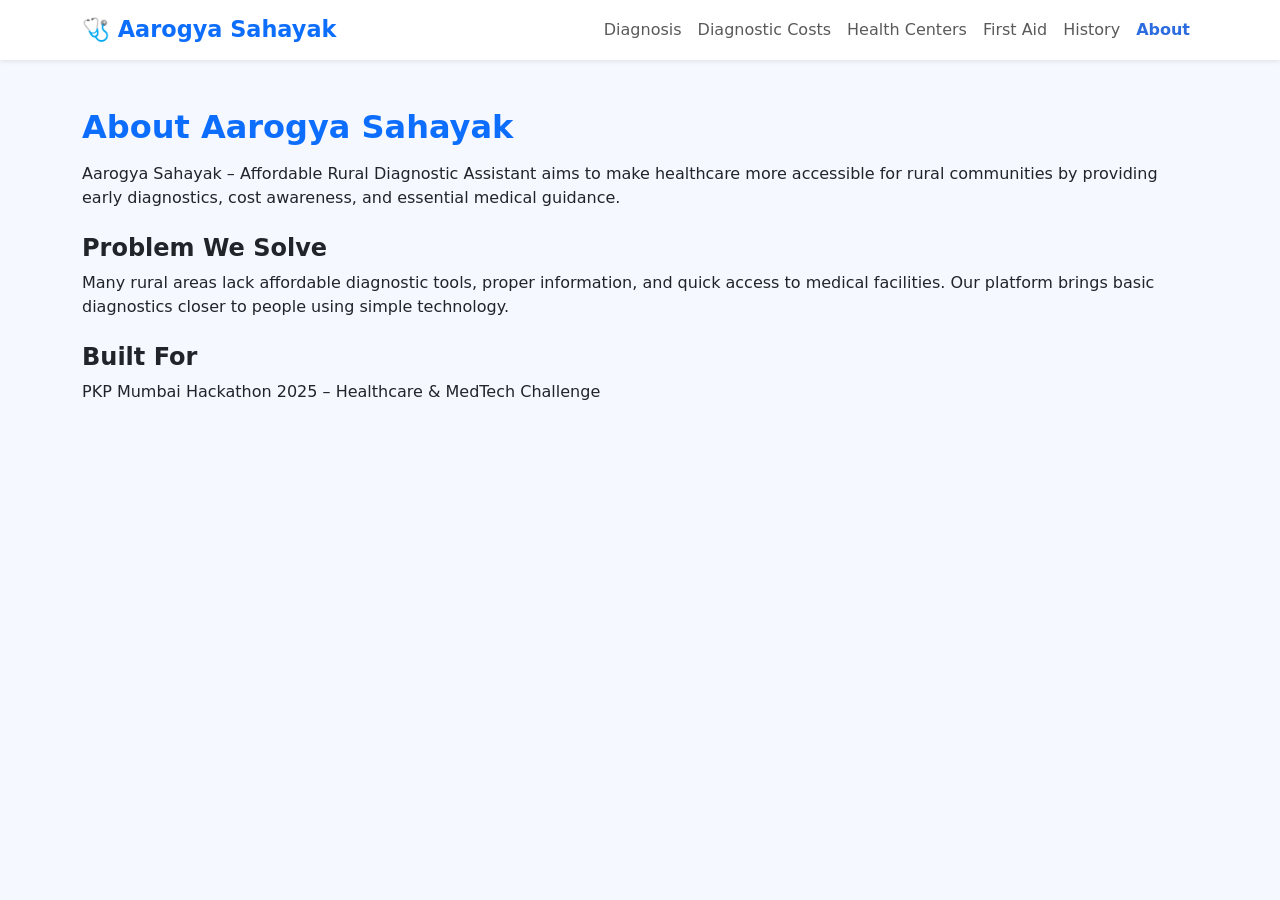
==== AarogyaSahayak/about.html @ 97f6b77e "Added dataset JSON files and project setup progress" ====
<!DOCTYPE html>
<html lang="en">
<head>
  <meta charset="UTF-8">
  <meta name="viewport" content="width=device-width, initial-scale=1.0">
  <title>About – Aarogya Sahayak</title>

  <link href="https://cdn.jsdelivr.net/npm/bootstrap@5.3.3/dist/css/bootstrap.min.css" rel="stylesheet">
  <link rel="stylesheet" href="css/styles.css">

</head>
<body>

<!-- NAVBAR -->
<nav class="navbar navbar-expand-lg bg-white shadow-sm">
  <div class="container">
    <a class="navbar-brand fw-bold text-primary" href="index.html">🩺 Aarogya Sahayak</a>
    <button class="navbar-toggler" type="button" data-bs-toggle="collapse" data-bs-target="#navBarMenu">
      <span class="navbar-toggler-icon"></span>
    </button>

    <div class="collapse navbar-collapse" id="navBarMenu">
      <ul class="navbar-nav ms-auto mb-2 mb-lg-0">
        <li class="nav-item"><a class="nav-link" href="index.html">Diagnosis</a></li>
        <li class="nav-item"><a class="nav-link" href="costs.html">Diagnostic Costs</a></li>
        <li class="nav-item"><a class="nav-link" href="centers.html">Health Centers</a></li>
        <li class="nav-item"><a class="nav-link" href="firstaid.html">First Aid</a></li>
        <li class="nav-item"><a class="nav-link" href="history.html">History</a></li>
        <li class="nav-item"><a class="nav-link active" href="about.html">About</a></li>
      </ul>
    </div>
  </div>
</nav>

<div class="container py-5">

  <h2 class="fw-bold text-primary mb-3">About Aarogya Sahayak</h2>

  <p>
    Aarogya Sahayak – Affordable Rural Diagnostic Assistant aims to make healthcare more accessible
    for rural communities by providing early diagnostics, cost awareness, and essential medical guidance.
  </p>

  <h4 class="fw-bold mt-4">Problem We Solve</h4>
  <p>
    Many rural areas lack affordable diagnostic tools, proper information, and quick access to
    medical facilities. Our platform brings basic diagnostics closer to people using simple technology.
  </p>

  <h4 class="fw-bold mt-4">Built For</h4>
  <p>PKP Mumbai Hackathon 2025 – Healthcare & MedTech Challenge</p>

</div>

<script src="https://cdn.jsdelivr.net/npm/bootstrap@5.3.3/dist/js/bootstrap.bundle.min.js"></script>

</body>
</html>
---- AarogyaSahayak/css/styles.css ----
body {
  background-color: #f5f8ff;
}

.navbar-brand {
  font-size: 1.4rem;
}

.nav-link:hover, .nav-link.active {
  color: #2d6cdf !important;
  font-weight: 600;
}

.card {
  border-radius: 15px;
}

.btn-primary {
  background-color: #2d6cdf;
  border: none;
}

.btn-primary:hover {
  background-color: #1f55b8;
}

.table-primary {
  background-color: #dbe7ff !important;
}
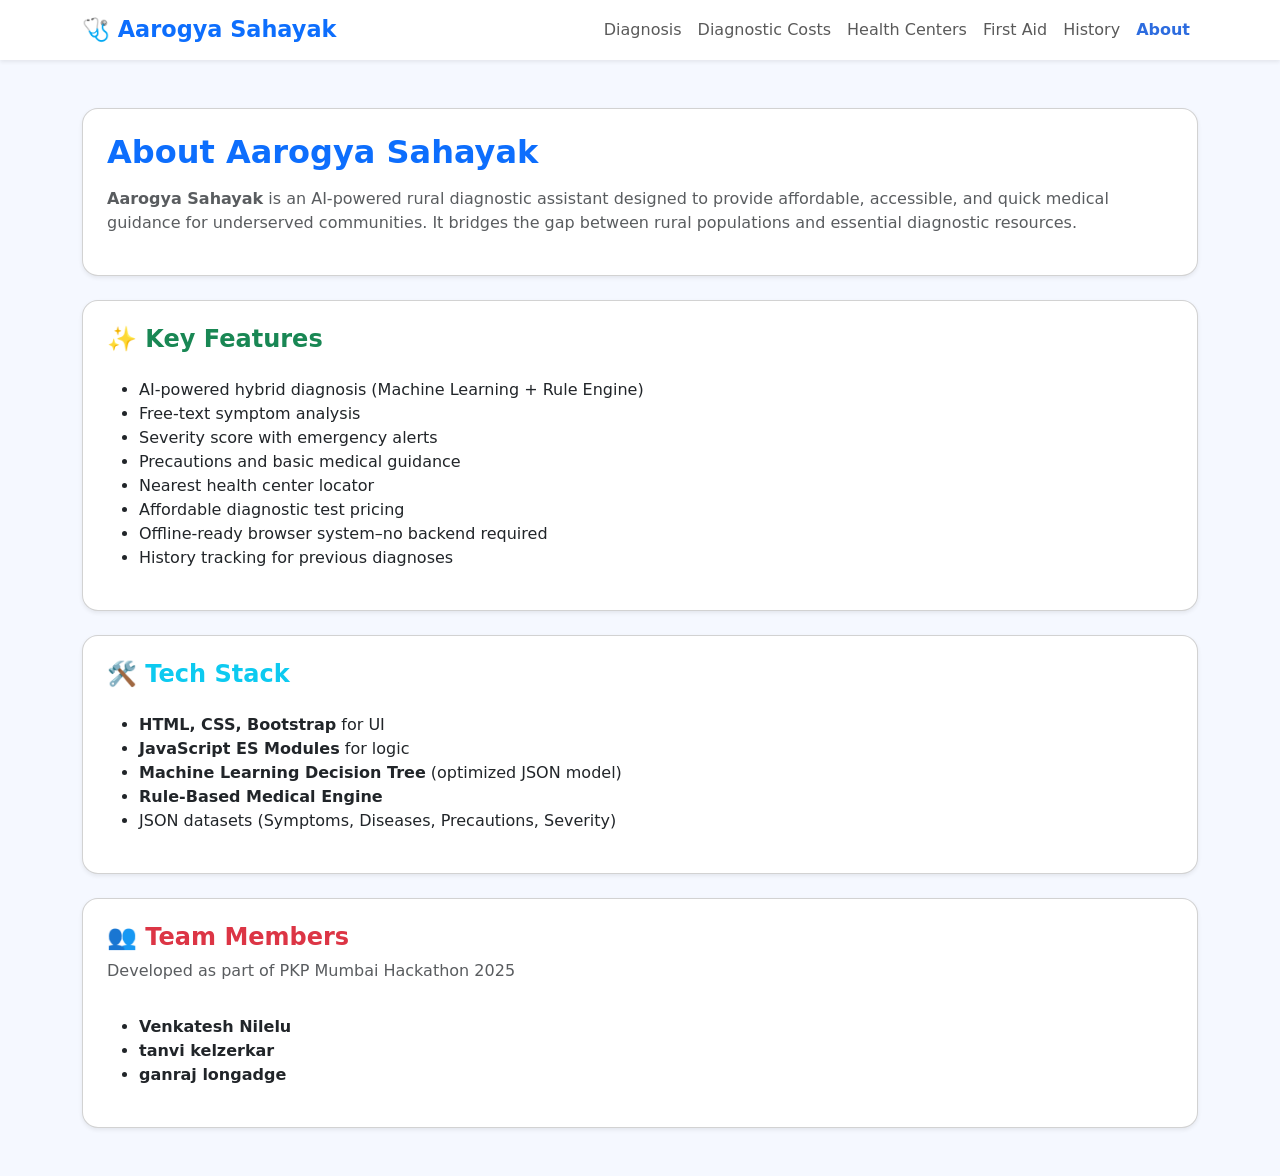
==== commit 754d0dd7: "Added all final HTML pages for Aarogya Sahayak" ====
--- a/AarogyaSahayak/about.html
+++ b/AarogyaSahayak/about.html
@@ -1,5 +1,6 @@
 <!DOCTYPE html>
 <html lang="en">
+
 <head>
   <meta charset="UTF-8">
   <meta name="viewport" content="width=device-width, initial-scale=1.0">
@@ -7,20 +8,21 @@
 
   <link href="https://cdn.jsdelivr.net/npm/bootstrap@5.3.3/dist/css/bootstrap.min.css" rel="stylesheet">
   <link rel="stylesheet" href="css/styles.css">
+</head>
 
-</head>
 <body>
 
 <!-- NAVBAR -->
 <nav class="navbar navbar-expand-lg bg-white shadow-sm">
   <div class="container">
     <a class="navbar-brand fw-bold text-primary" href="index.html">🩺 Aarogya Sahayak</a>
+
     <button class="navbar-toggler" type="button" data-bs-toggle="collapse" data-bs-target="#navBarMenu">
       <span class="navbar-toggler-icon"></span>
     </button>
 
     <div class="collapse navbar-collapse" id="navBarMenu">
-      <ul class="navbar-nav ms-auto mb-2 mb-lg-0">
+      <ul class="navbar-nav ms-auto">
         <li class="nav-item"><a class="nav-link" href="index.html">Diagnosis</a></li>
         <li class="nav-item"><a class="nav-link" href="costs.html">Diagnostic Costs</a></li>
         <li class="nav-item"><a class="nav-link" href="centers.html">Health Centers</a></li>
@@ -29,26 +31,57 @@
         <li class="nav-item"><a class="nav-link active" href="about.html">About</a></li>
       </ul>
     </div>
+
   </div>
 </nav>
 
+<!-- MAIN CONTENT -->
 <div class="container py-5">
 
-  <h2 class="fw-bold text-primary mb-3">About Aarogya Sahayak</h2>
+  <div class="card shadow-sm p-4 rounded-4 mb-4">
+    <h2 class="fw-bold text-primary">About Aarogya Sahayak</h2>
+    <p class="text-muted mt-2">
+      <strong>Aarogya Sahayak</strong> is an AI-powered rural diagnostic assistant designed to provide
+      affordable, accessible, and quick medical guidance for underserved communities.
+      It bridges the gap between rural populations and essential diagnostic resources.
+    </p>
+  </div>
 
-  <p>
-    Aarogya Sahayak – Affordable Rural Diagnostic Assistant aims to make healthcare more accessible
-    for rural communities by providing early diagnostics, cost awareness, and essential medical guidance.
-  </p>
+  <div class="card shadow-sm p-4 rounded-4 mb-4">
+    <h4 class="fw-bold text-success">✨ Key Features</h4>
+    <ul class="mt-3">
+      <li>AI-powered hybrid diagnosis (Machine Learning + Rule Engine)</li>
+      <li>Free-text symptom analysis</li>
+      <li>Severity score with emergency alerts</li>
+      <li>Precautions and basic medical guidance</li>
+      <li>Nearest health center locator</li>
+      <li>Affordable diagnostic test pricing</li>
+      <li>Offline-ready browser system–no backend required</li>
+      <li>History tracking for previous diagnoses</li>
+    </ul>
+  </div>
 
-  <h4 class="fw-bold mt-4">Problem We Solve</h4>
-  <p>
-    Many rural areas lack affordable diagnostic tools, proper information, and quick access to
-    medical facilities. Our platform brings basic diagnostics closer to people using simple technology.
-  </p>
+  <div class="card shadow-sm p-4 rounded-4 mb-4">
+    <h4 class="fw-bold text-info">🛠️ Tech Stack</h4>
+    <ul class="mt-3">
+      <li><strong>HTML, CSS, Bootstrap</strong> for UI</li>
+      <li><strong>JavaScript ES Modules</strong> for logic</li>
+      <li><strong>Machine Learning Decision Tree</strong> (optimized JSON model)</li>
+      <li><strong>Rule-Based Medical Engine</strong></li>
+      <li>JSON datasets (Symptoms, Diseases, Precautions, Severity)</li>
+    </ul>
+  </div>
 
-  <h4 class="fw-bold mt-4">Built For</h4>
-  <p>PKP Mumbai Hackathon 2025 – Healthcare & MedTech Challenge</p>
+  <div class="card shadow-sm p-4 rounded-4">
+    <h4 class="fw-bold text-danger">👥 Team Members</h4>
+    <p class="text-muted">Developed as part of PKP Mumbai Hackathon 2025</p>
+
+    <ul class="mt-3">
+      <li><strong>Venkatesh Nilelu</strong> </li>
+            <li><strong>tanvi kelzerkar</strong> </li>
+      <li><strong>ganraj longadge</strong> </li>
+    </ul>
+  </div>
 
 </div>
 
@@ -56,4 +89,3 @@
 
 </body>
 </html>
-
